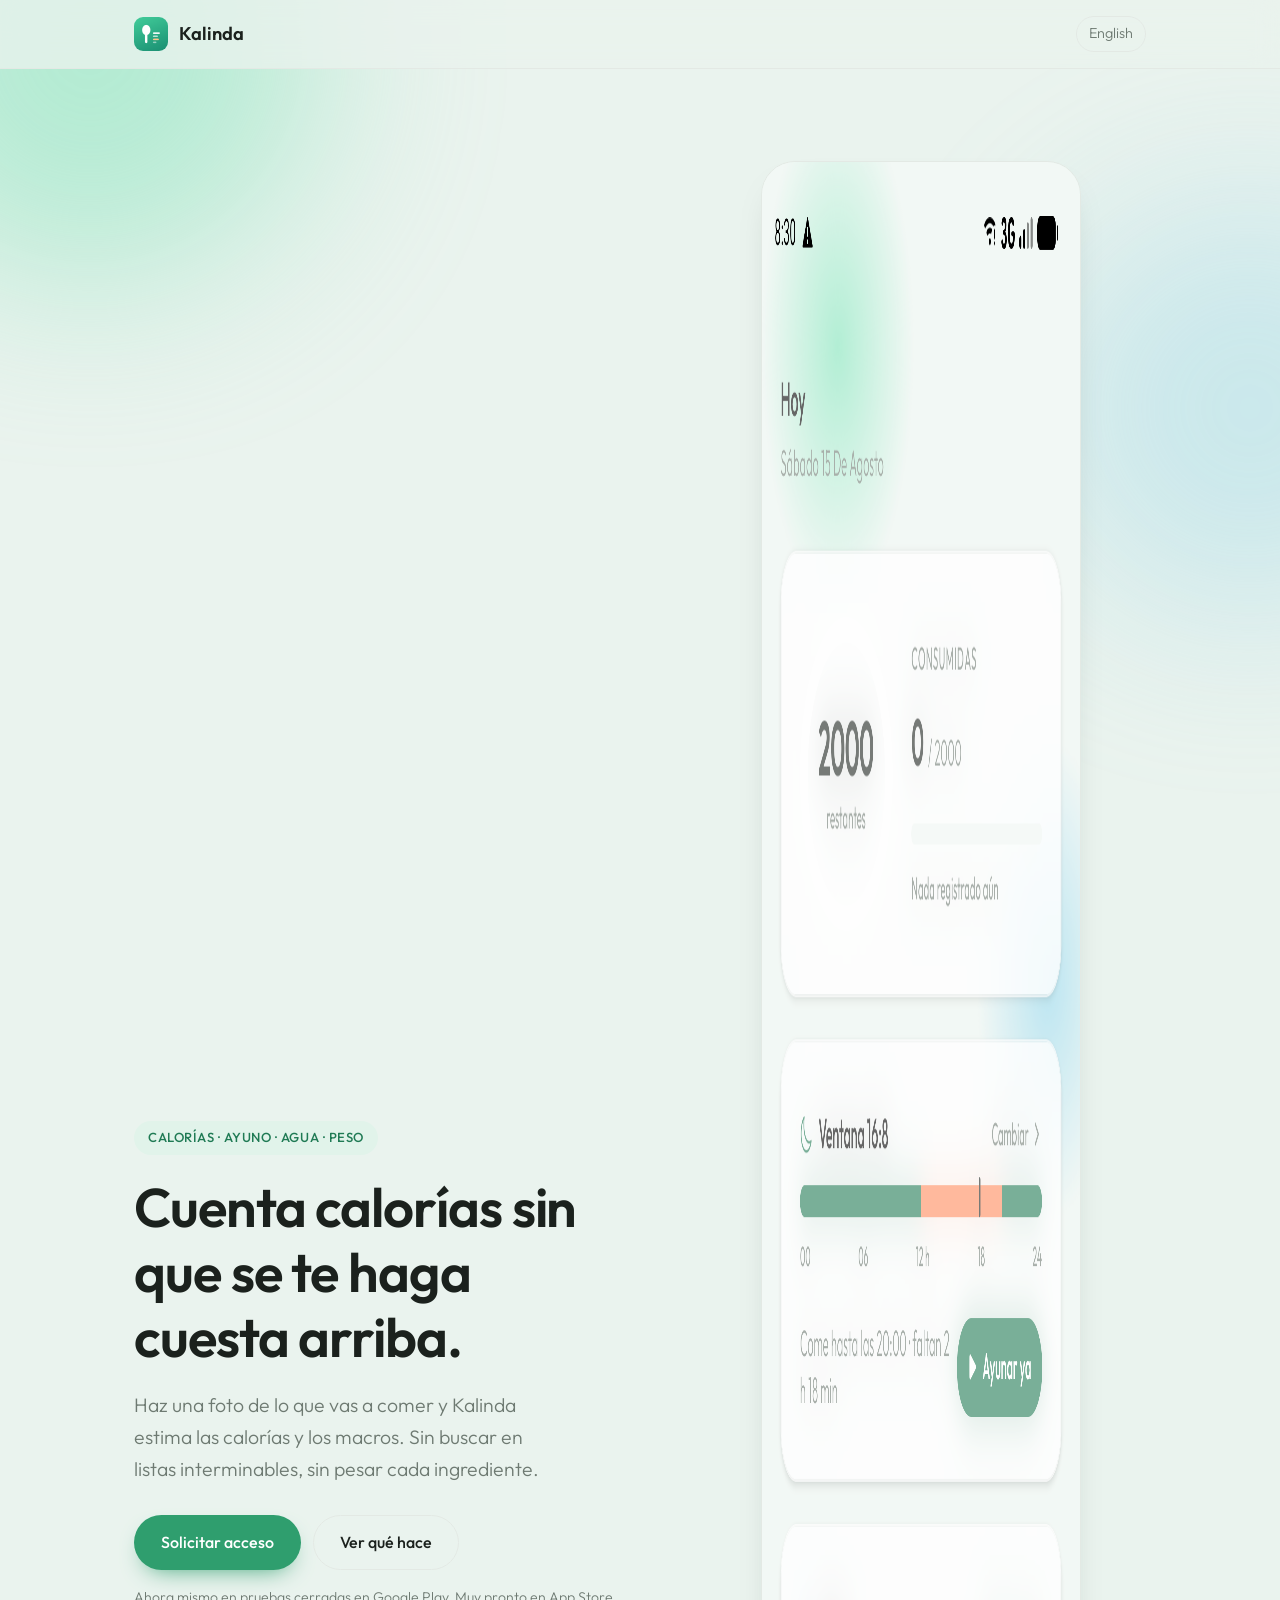
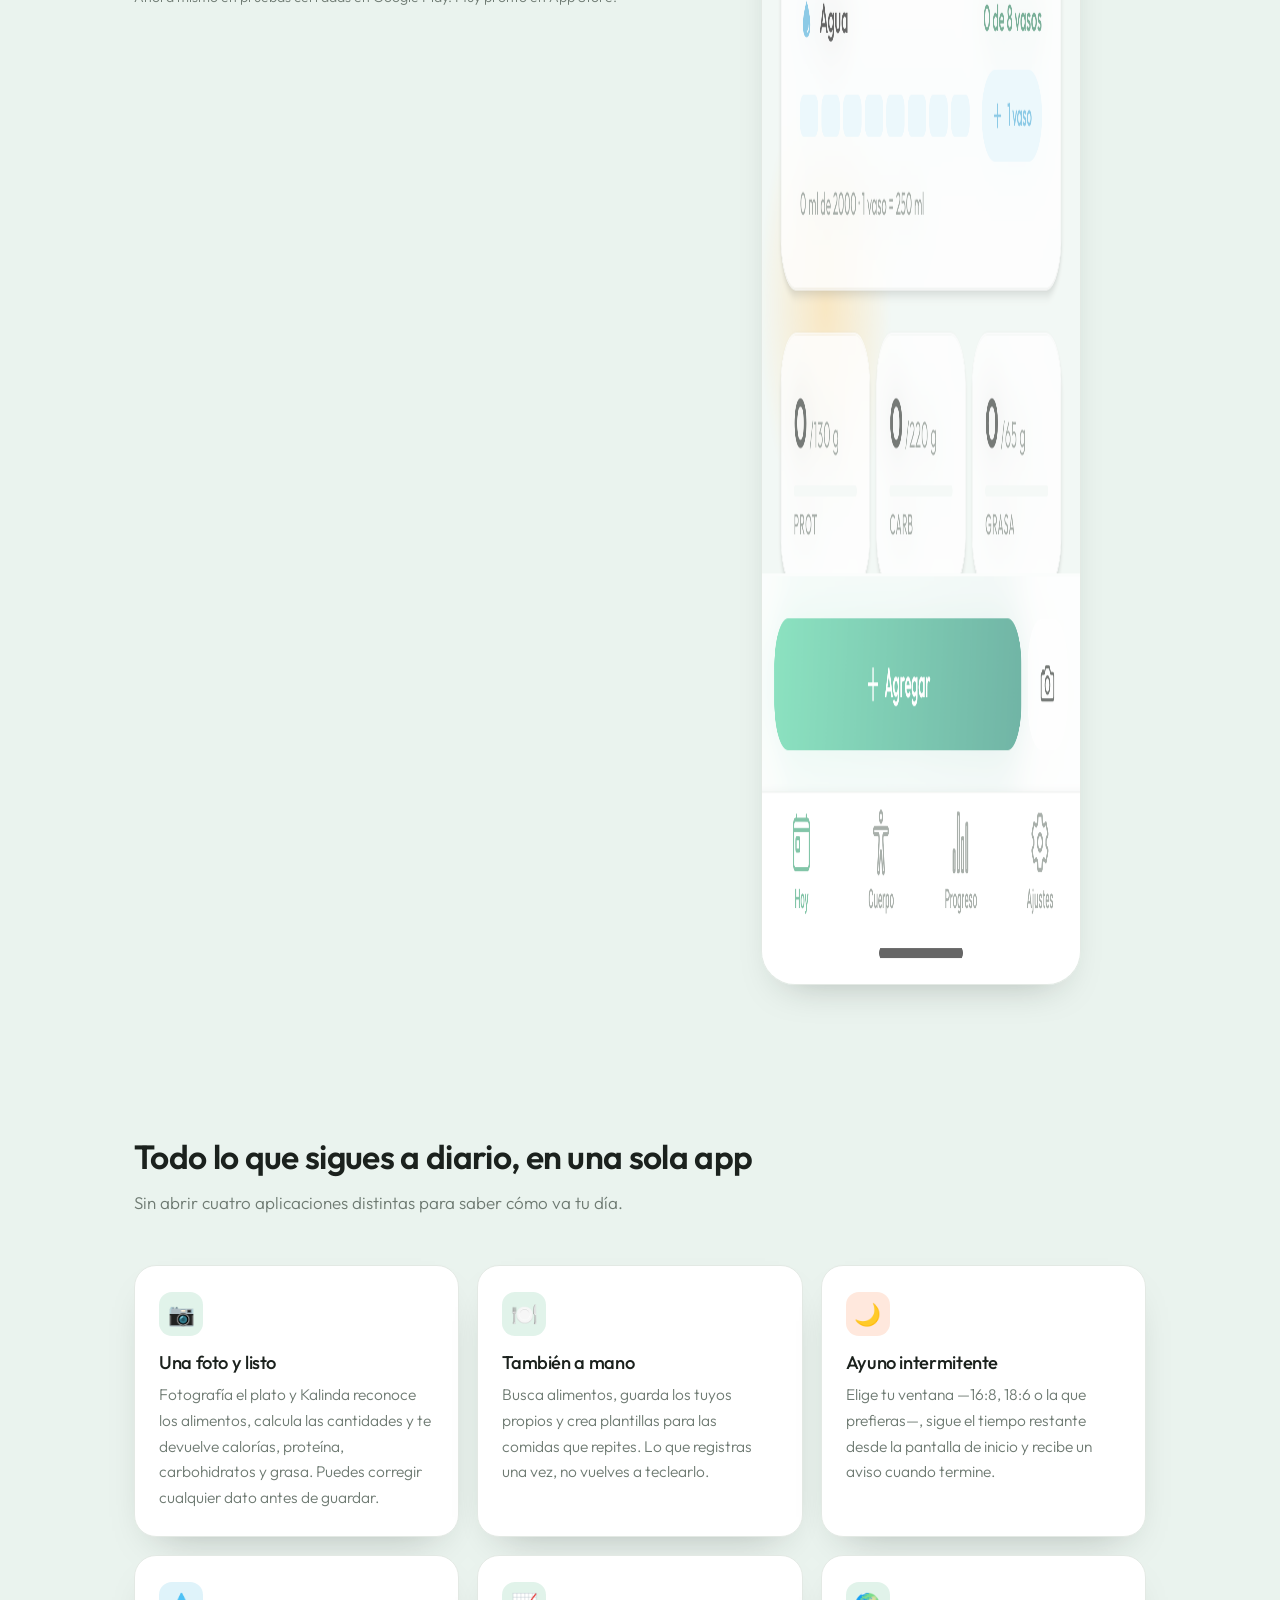
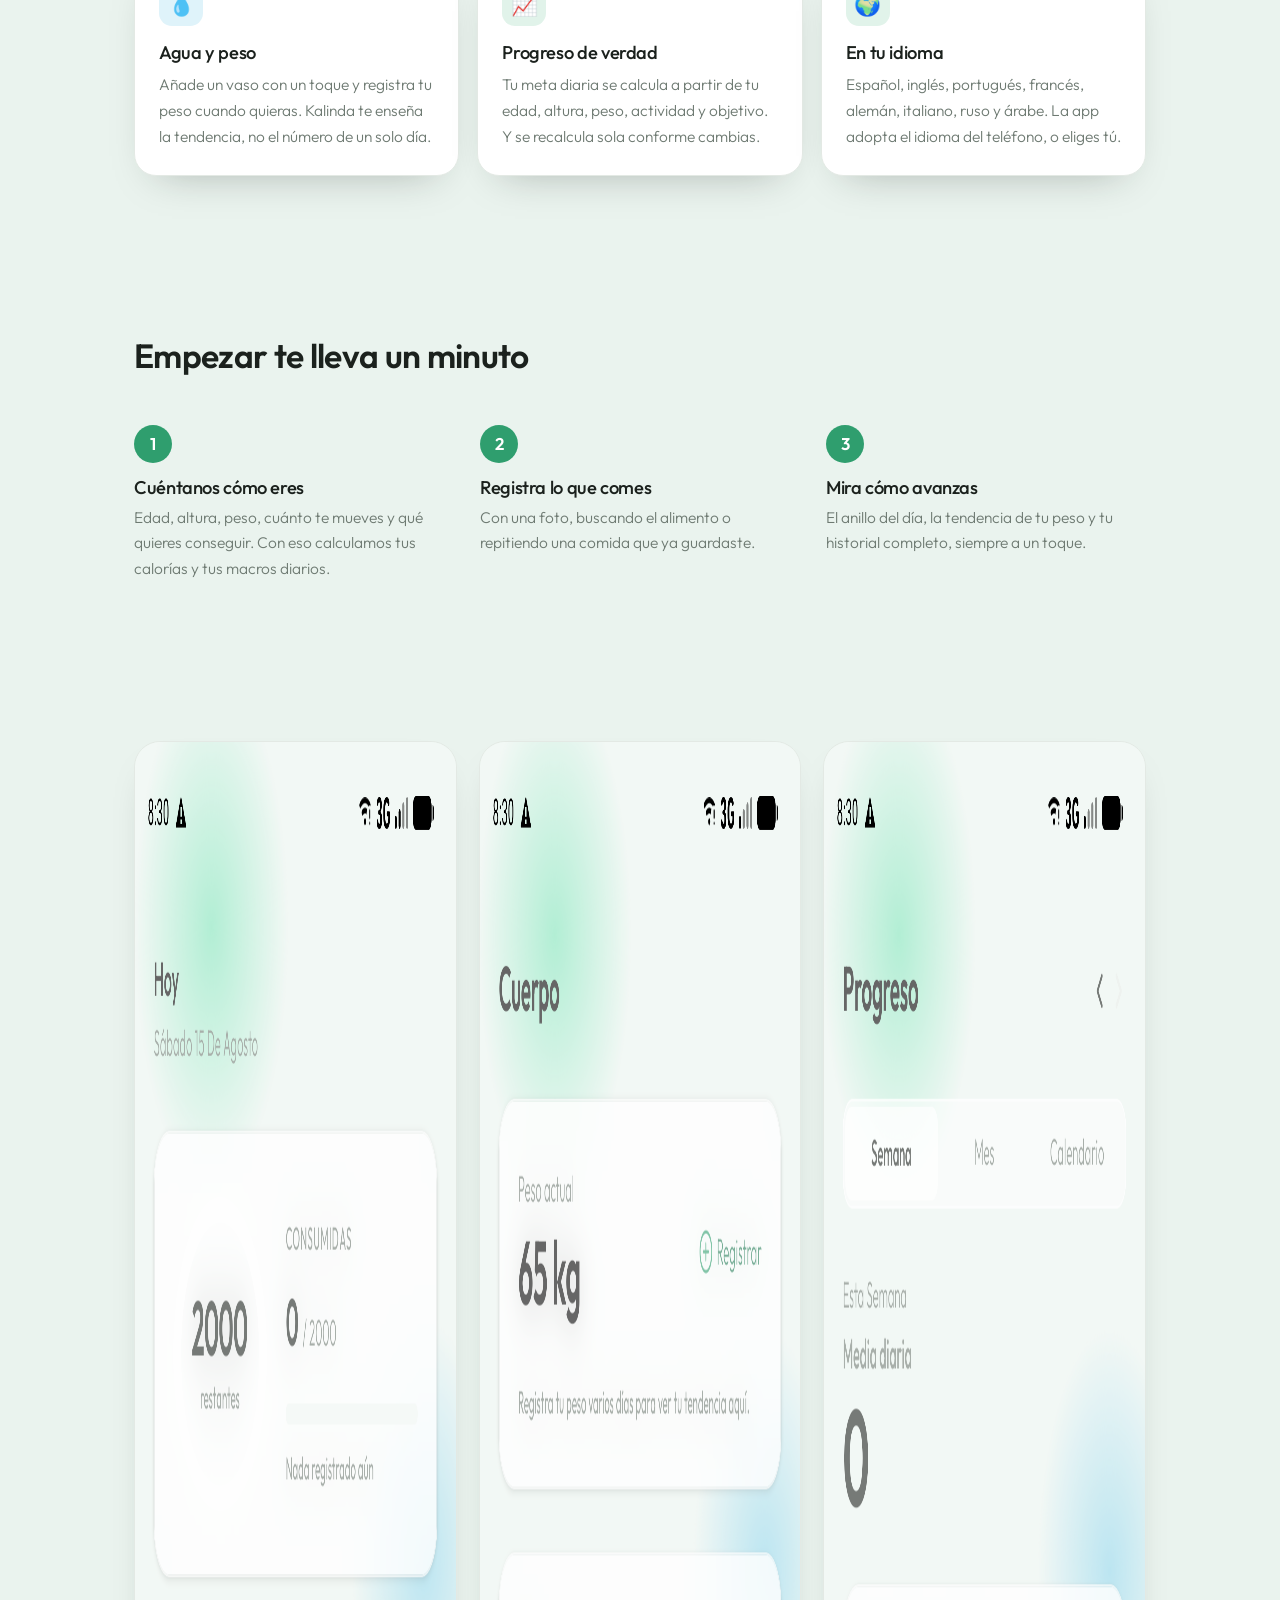
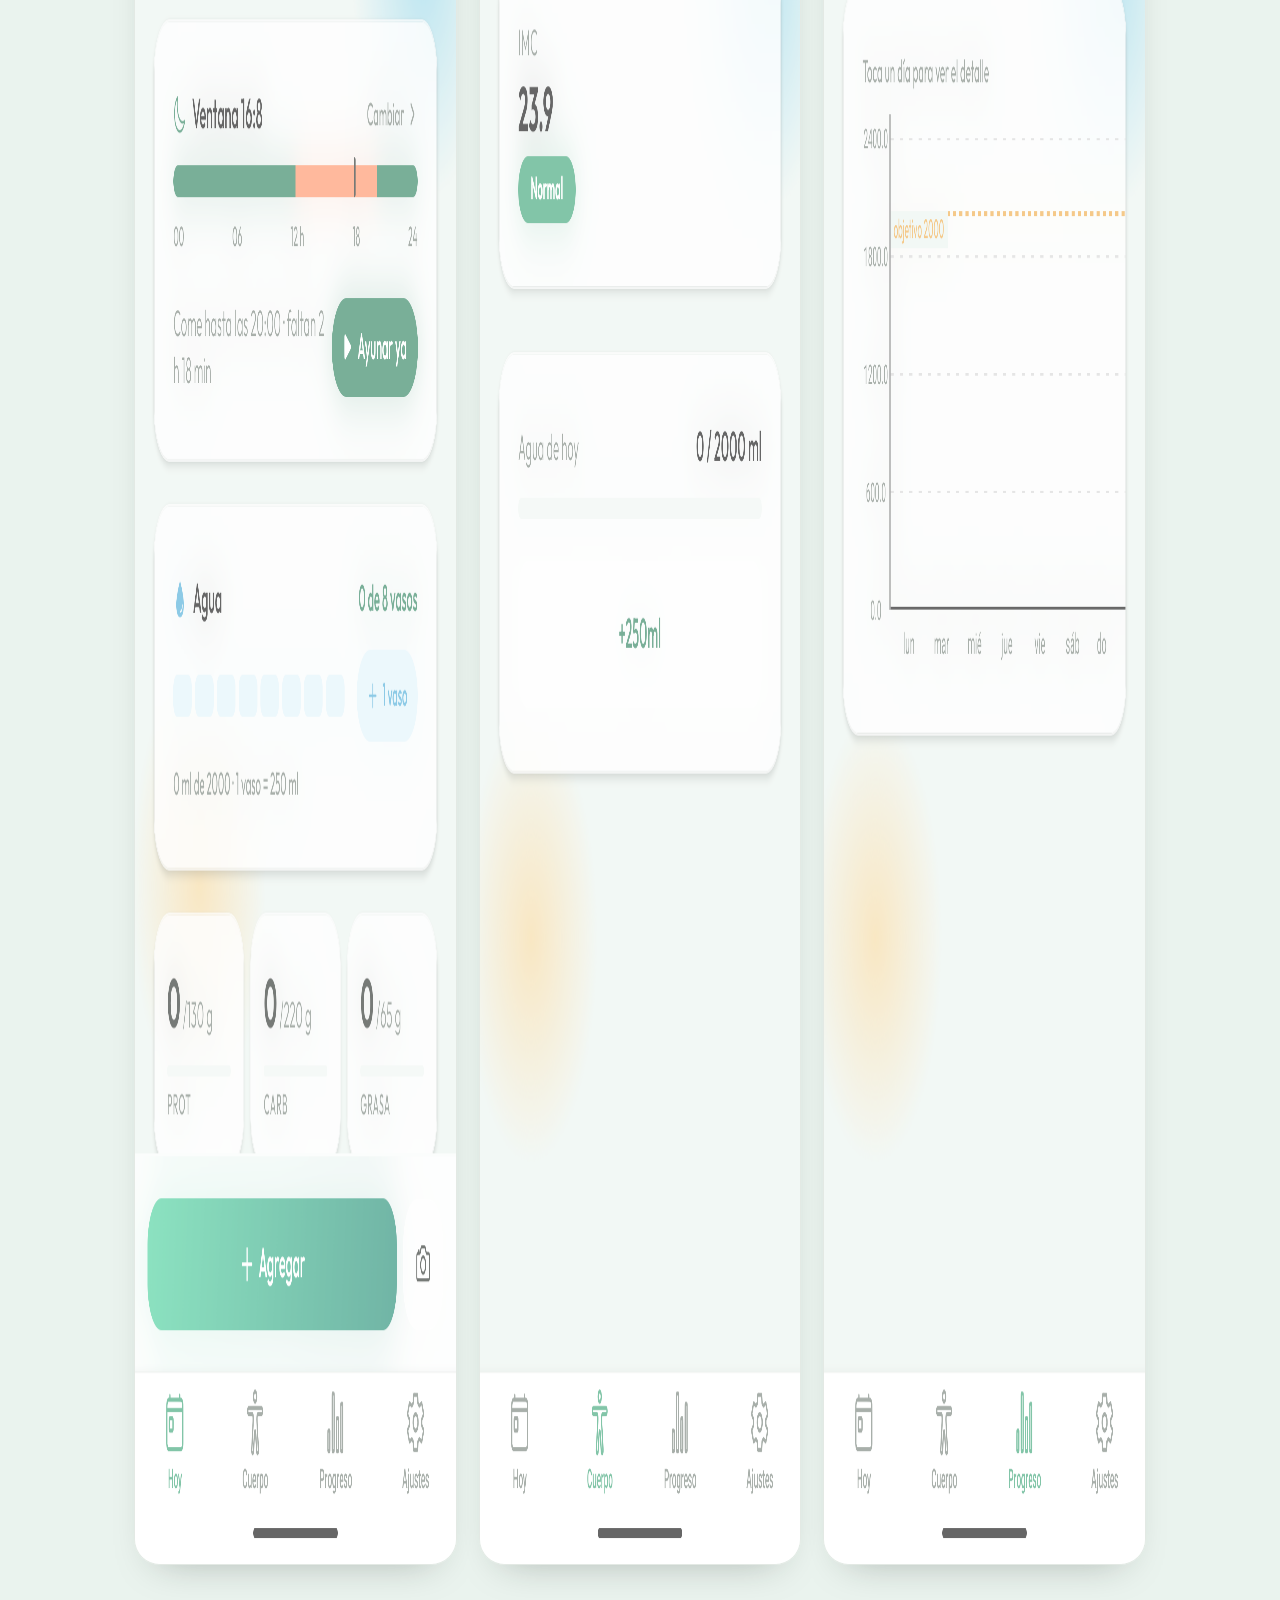
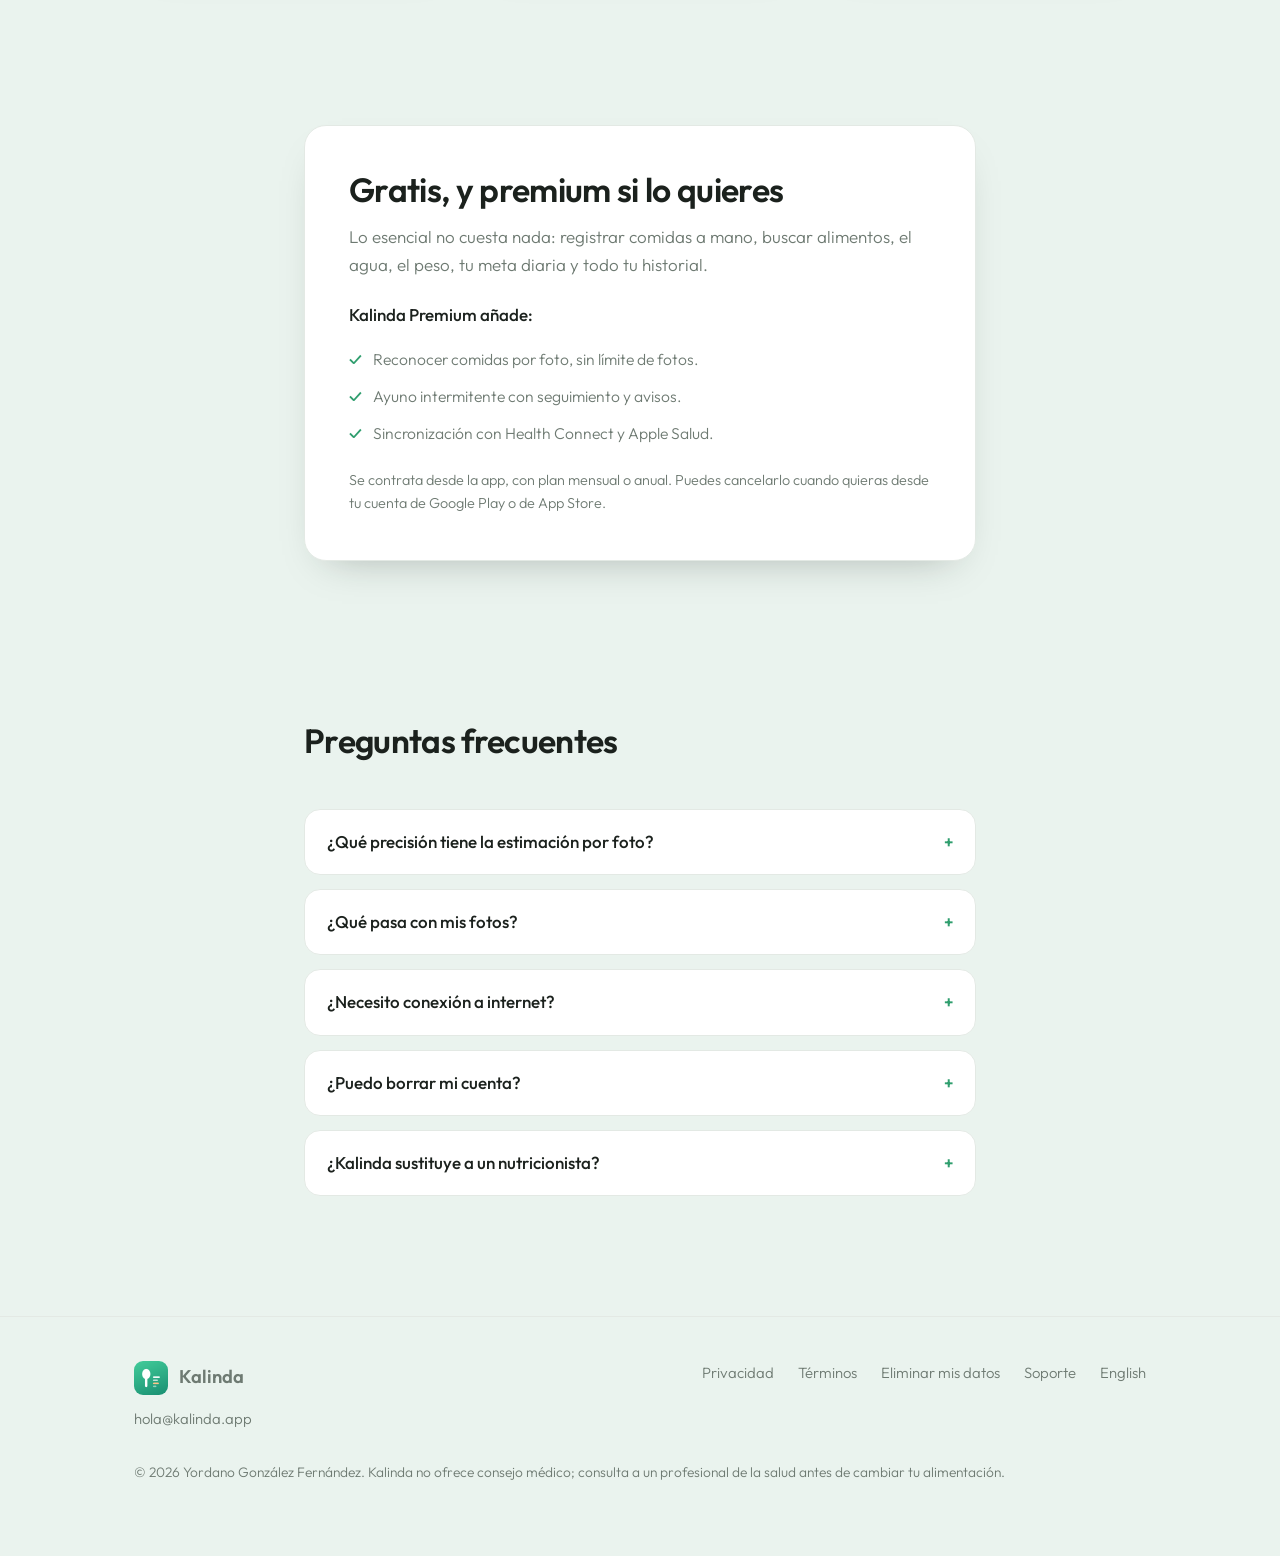
==== index.html @ 0739aac3 "Sitio público de kalinda.app Portada, privacidad, términos, eliminar datos y soporte, en español e i" ====
<!doctype html>
<html lang="es">
<head>
<meta charset="utf-8">
<meta name="viewport" content="width=device-width, initial-scale=1">
<title>Kalinda — Cuenta calorías sin complicarte</title>
<meta name="description" content="Kalinda es una app de conteo de calorías, ayuno intermitente, agua y peso. Registra una comida con una foto y sigue tu progreso día a día.">
<link rel="icon" href="assets/favicon.png">
<link rel="canonical" href="https://kalinda.app/">
<meta property="og:title" content="Kalinda — Cuenta calorías sin complicarte">
<meta property="og:description" content="Registra una comida con una foto. Calorías, macros, ayuno, agua y peso en una sola app.">
<meta property="og:type" content="website">
<meta property="og:url" content="https://kalinda.app/">
<meta property="og:image" content="https://kalinda.app/assets/icon.png">
<meta property="og:locale" content="es_ES">
<link rel="preconnect" href="https://fonts.googleapis.com">
<link rel="preconnect" href="https://fonts.gstatic.com" crossorigin>
<link href="https://fonts.googleapis.com/css2?family=Outfit:wght@300;400;500;600&display=swap" rel="stylesheet">
<link rel="stylesheet" href="styles.css">
</head>
<body>

<header class="site">
  <div class="wrap">
    <a class="brand" href="/"><img src="assets/icon.png" alt="">Kalinda</a>
    <span class="spacer"></span>
    <a class="lang" href="/en/">English</a>
  </div>
</header>

<main>

  <section class="hero">
    <div class="wrap hero-grid">
      <div>
        <span class="eyebrow">Calorías · Ayuno · Agua · Peso</span>
        <h1>Cuenta calorías sin que se te haga cuesta arriba.</h1>
        <p class="lead">Haz una foto de lo que vas a comer y Kalinda estima las calorías y los macros. Sin buscar en listas interminables, sin pesar cada ingrediente.</p>
        <div class="hero-actions">
          <a class="btn btn-primary" href="mailto:hola@kalinda.app?subject=Quiero%20probar%20Kalinda">Solicitar acceso</a>
          <a class="btn btn-ghost" href="#funciones">Ver qué hace</a>
        </div>
        <p class="hero-note">Ahora mismo en pruebas cerradas en Google Play. Muy pronto en App Store.</p>
      </div>
      <div>
        <img class="phone" src="assets/screen-hoy.png" alt="Pantalla principal de Kalinda mostrando las calorías restantes del día, la ventana de ayuno, el agua y los macros." width="1080" height="2424">
      </div>
    </div>
  </section>

  <section id="funciones">
    <div class="wrap">
      <div class="section-head">
        <h2>Todo lo que sigues a diario, en una sola app</h2>
        <p>Sin abrir cuatro aplicaciones distintas para saber cómo va tu día.</p>
      </div>
      <div class="cards">

        <article class="card">
          <div class="ico">📷</div>
          <h3>Una foto y listo</h3>
          <p>Fotografía el plato y Kalinda reconoce los alimentos, calcula las cantidades y te devuelve calorías, proteína, carbohidratos y grasa. Puedes corregir cualquier dato antes de guardar.</p>
        </article>

        <article class="card">
          <div class="ico">🍽️</div>
          <h3>También a mano</h3>
          <p>Busca alimentos, guarda los tuyos propios y crea plantillas para las comidas que repites. Lo que registras una vez, no vuelves a teclearlo.</p>
        </article>

        <article class="card">
          <div class="ico coral">🌙</div>
          <h3>Ayuno intermitente</h3>
          <p>Elige tu ventana —16:8, 18:6 o la que prefieras—, sigue el tiempo restante desde la pantalla de inicio y recibe un aviso cuando termine.</p>
        </article>

        <article class="card">
          <div class="ico blue">💧</div>
          <h3>Agua y peso</h3>
          <p>Añade un vaso con un toque y registra tu peso cuando quieras. Kalinda te enseña la tendencia, no el número de un solo día.</p>
        </article>

        <article class="card">
          <div class="ico">📈</div>
          <h3>Progreso de verdad</h3>
          <p>Tu meta diaria se calcula a partir de tu edad, altura, peso, actividad y objetivo. Y se recalcula sola conforme cambias.</p>
        </article>

        <article class="card">
          <div class="ico">🌍</div>
          <h3>En tu idioma</h3>
          <p>Español, inglés, portugués, francés, alemán, italiano, ruso y árabe. La app adopta el idioma del teléfono, o eliges tú.</p>
        </article>

      </div>
    </div>
  </section>

  <section>
    <div class="wrap">
      <div class="section-head">
        <h2>Empezar te lleva un minuto</h2>
      </div>
      <div class="steps">
        <div class="step">
          <h3>Cuéntanos cómo eres</h3>
          <p>Edad, altura, peso, cuánto te mueves y qué quieres conseguir. Con eso calculamos tus calorías y tus macros diarios.</p>
        </div>
        <div class="step">
          <h3>Registra lo que comes</h3>
          <p>Con una foto, buscando el alimento o repitiendo una comida que ya guardaste.</p>
        </div>
        <div class="step">
          <h3>Mira cómo avanzas</h3>
          <p>El anillo del día, la tendencia de tu peso y tu historial completo, siempre a un toque.</p>
        </div>
      </div>
    </div>
  </section>

  <section>
    <div class="wrap">
      <div class="shots">
        <img src="assets/screen-hoy.png" alt="Pantalla Hoy con las calorías restantes, el ayuno, el agua y los macros." loading="lazy" width="1080" height="2424">
        <img src="assets/screen-cuerpo.png" alt="Pantalla Cuerpo con el peso y el objetivo." loading="lazy" width="1080" height="2424">
        <img src="assets/screen-progreso.png" alt="Pantalla Progreso con la evolución a lo largo del tiempo." loading="lazy" width="1080" height="2424">
      </div>
    </div>
  </section>

  <section>
    <div class="wrap narrow">
      <div class="panel">
        <h2>Gratis, y premium si lo quieres</h2>
        <p style="color:var(--text-secondary); margin-top:12px;">Lo esencial no cuesta nada: registrar comidas a mano, buscar alimentos, el agua, el peso, tu meta diaria y todo tu historial.</p>
        <p style="margin-bottom:0; margin-top:22px;"><strong>Kalinda Premium añade:</strong></p>
        <ul class="plan-list">
          <li>Reconocer comidas por foto, sin límite de fotos.</li>
          <li>Ayuno intermitente con seguimiento y avisos.</li>
          <li>Sincronización con Health Connect y Apple Salud.</li>
        </ul>
        <p style="color:var(--text-secondary); font-size:0.9rem; margin-top:22px; margin-bottom:0;">Se contrata desde la app, con plan mensual o anual. Puedes cancelarlo cuando quieras desde tu cuenta de Google Play o de App Store.</p>
      </div>
    </div>
  </section>

  <section>
    <div class="wrap narrow">
      <div class="section-head"><h2>Preguntas frecuentes</h2></div>
      <div class="faq">

        <details>
          <summary>¿Qué precisión tiene la estimación por foto?</summary>
          <p>Es una estimación, no una báscula. Acierta bien el tipo de alimento y se aproxima a la cantidad, pero puede desviarse —sobre todo con salsas, aceites y platos mezclados—. Por eso siempre puedes ajustar las cantidades antes de guardar. Para hacer un seguimiento y ver tendencias es más que suficiente; para una dieta médica estricta, consulta con un profesional.</p>
        </details>

        <details>
          <summary>¿Qué pasa con mis fotos?</summary>
          <p>La foto se envía para analizarla y obtener la estimación, y no se guarda en nuestros servidores más allá de ese momento. No se usa para publicidad ni se comparte con nadie más. Lo tienes detallado en la <a href="privacidad.html">política de privacidad</a>.</p>
        </details>

        <details>
          <summary>¿Necesito conexión a internet?</summary>
          <p>Sí, para sincronizar tus datos con tu cuenta y para el reconocimiento por foto. Así puedes cambiar de teléfono sin perder nada.</p>
        </details>

        <details>
          <summary>¿Puedo borrar mi cuenta?</summary>
          <p>Sí, desde Ajustes dentro de la app, y se borra todo tu historial con ella. Si prefieres pedirlo por escrito, mira <a href="eliminar-datos.html">cómo eliminar tus datos</a>.</p>
        </details>

        <details>
          <summary>¿Kalinda sustituye a un nutricionista?</summary>
          <p>No. Es una herramienta para llevar la cuenta de lo que comes y ver cómo evolucionas. No da consejo médico ni sirve para tratar ninguna enfermedad.</p>
        </details>

      </div>
    </div>
  </section>

</main>

<footer class="site">
  <div class="wrap">
    <div class="cols">
      <div>
        <a class="brand" href="/"><img src="assets/icon.png" alt="">Kalinda</a>
        <p style="margin-top:12px; margin-bottom:0;"><a href="mailto:hola@kalinda.app">hola@kalinda.app</a></p>
      </div>
      <nav>
        <a href="privacidad.html">Privacidad</a>
        <a href="terminos.html">Términos</a>
        <a href="eliminar-datos.html">Eliminar mis datos</a>
        <a href="soporte.html">Soporte</a>
        <a href="/en/">English</a>
      </nav>
    </div>
    <p class="fine">© 2026 Yordano González Fernández. Kalinda no ofrece consejo médico; consulta a un profesional de la salud antes de cambiar tu alimentación.</p>
  </div>
</footer>

</body>
</html>
---- styles.css ----
/* Kalinda — hoja de estilos compartida.
   Los colores son los mismos tokens que usa la app (src/theme/colors.ts) para que la web
   y el producto se sientan como una sola cosa. */

:root {
  --background: #eaf3ee;
  --surface: #ffffff;
  --surface-alt: #eff5f1;
  --primary: #2f9e6e;
  --primary-dark: #1f7a54;
  --primary-light: #e1f3ea;
  --accent: #ff8a5b;
  --accent-light: #ffe8dd;
  --text-primary: #1b211d;
  --text-secondary: #6e7a72;
  --border: #e3e9e4;
  --water: #3fa7d6;
  --blob-1: #7fe3b8;
  --blob-2: #8fd4e8;
  --blob-3: #f5d79b;
  --shadow: 0 18px 40px -24px rgba(27, 33, 29, 0.35);
  --radius: 22px;
}

@media (prefers-color-scheme: dark) {
  :root {
    --background: #0f1512;
    --surface: #1b2320;
    --surface-alt: #222c27;
    --primary: #34c77b;
    --primary-dark: #6fe3a8;
    --primary-light: #1e3a2c;
    --accent: #ff9a6b;
    --accent-light: #3a2418;
    --text-primary: #edf2ee;
    --text-secondary: #a6b2aa;
    --border: #2e3833;
    --water: #5fc0e8;
    --blob-1: #1e9e74;
    --blob-2: #2a6fa8;
    --blob-3: #8a6a2e;
    --shadow: 0 18px 40px -24px rgba(0, 0, 0, 0.7);
  }
}

* { box-sizing: border-box; }

html { scroll-behavior: smooth; }

body {
  margin: 0;
  font-family: 'Outfit', -apple-system, BlinkMacSystemFont, system-ui, sans-serif;
  font-weight: 300;
  font-size: 17px;
  line-height: 1.65;
  color: var(--text-primary);
  background: var(--background);
  -webkit-font-smoothing: antialiased;
  overflow-x: hidden;
}

/* Las manchas de color difuminadas del fondo de la app. */
body::before,
body::after {
  content: '';
  position: fixed;
  border-radius: 50%;
  filter: blur(90px);
  opacity: 0.5;
  z-index: -1;
  pointer-events: none;
}
body::before { width: 460px; height: 460px; background: var(--blob-1); top: -180px; left: -140px; }
body::after  { width: 420px; height: 420px; background: var(--blob-2); top: 22%; right: -180px; opacity: 0.35; }

h1, h2, h3 { font-weight: 600; letter-spacing: -0.02em; line-height: 1.2; margin: 0; }
h1 { font-size: clamp(2.1rem, 5.5vw, 3.4rem); }
h2 { font-size: clamp(1.5rem, 3.5vw, 2.1rem); }
h3 { font-size: 1.15rem; font-weight: 500; }
p { margin: 0 0 1rem; }
a { color: var(--primary-dark); text-decoration: none; }
a:hover { text-decoration: underline; }
strong { font-weight: 500; }

.wrap { width: 100%; max-width: 1060px; margin: 0 auto; padding: 0 24px; }
.narrow { max-width: 720px; }

/* ---------- cabecera ---------- */
header.site {
  position: sticky;
  top: 0;
  z-index: 10;
  backdrop-filter: blur(14px);
  background: color-mix(in srgb, var(--background) 78%, transparent);
  border-bottom: 1px solid var(--border);
}
header.site .wrap { display: flex; align-items: center; gap: 14px; height: 68px; }
.brand { display: flex; align-items: center; gap: 11px; font-weight: 600; font-size: 1.15rem; color: var(--text-primary); }
.brand:hover { text-decoration: none; }
.brand img { width: 34px; height: 34px; border-radius: 9px; }
.spacer { flex: 1; }
.lang { font-size: 0.9rem; color: var(--text-secondary); border: 1px solid var(--border); padding: 5px 12px; border-radius: 999px; }
.lang:hover { text-decoration: none; border-color: var(--primary); color: var(--primary-dark); }

/* ---------- botones ---------- */
.btn {
  display: inline-flex;
  align-items: center;
  justify-content: center;
  gap: 9px;
  padding: 13px 26px;
  border-radius: 999px;
  font-weight: 500;
  font-size: 1rem;
  border: 1px solid transparent;
  transition: transform 0.15s ease, box-shadow 0.15s ease;
}
.btn:hover { text-decoration: none; transform: translateY(-1px); }
.btn-primary { background: var(--primary); color: #fff; box-shadow: 0 10px 24px -12px var(--primary); }
.btn-primary:hover { background: var(--primary-dark); }
.btn-ghost { background: transparent; color: var(--text-primary); border-color: var(--border); }
.btn-ghost:hover { border-color: var(--primary); color: var(--primary-dark); }

/* ---------- hero ---------- */
.hero { padding: clamp(48px, 8vw, 92px) 0 clamp(40px, 6vw, 72px); }
.hero-grid { display: grid; grid-template-columns: 1.05fr 0.95fr; gap: clamp(28px, 5vw, 64px); align-items: center; }
.eyebrow {
  display: inline-block;
  font-size: 0.82rem;
  font-weight: 500;
  letter-spacing: 0.04em;
  text-transform: uppercase;
  color: var(--primary-dark);
  background: var(--primary-light);
  padding: 6px 14px;
  border-radius: 999px;
  margin-bottom: 20px;
}
.hero p.lead { font-size: clamp(1.05rem, 2vw, 1.22rem); color: var(--text-secondary); max-width: 32ch; margin-top: 18px; }
.hero-actions { display: flex; flex-wrap: wrap; gap: 12px; margin-top: 30px; }
.hero-note { font-size: 0.88rem; color: var(--text-secondary); margin-top: 16px; }

.phone {
  width: 100%;
  max-width: 320px;
  margin: 0 auto;
  display: block;
  border-radius: 34px;
  border: 1px solid var(--border);
  box-shadow: var(--shadow);
}

/* ---------- secciones ---------- */
section { padding: clamp(44px, 7vw, 80px) 0; }
.section-head { max-width: 620px; margin-bottom: clamp(28px, 4vw, 48px); }
.section-head p { color: var(--text-secondary); margin-top: 12px; margin-bottom: 0; }

.cards { display: grid; grid-template-columns: repeat(auto-fit, minmax(268px, 1fr)); gap: 18px; }
.card {
  background: var(--surface);
  border: 1px solid var(--border);
  border-radius: var(--radius);
  padding: 26px 24px;
  box-shadow: var(--shadow);
}
.card .ico {
  width: 44px; height: 44px;
  display: grid; place-items: center;
  border-radius: 13px;
  background: var(--primary-light);
  font-size: 1.35rem;
  margin-bottom: 16px;
}
.card .ico.coral { background: var(--accent-light); }
.card .ico.blue { background: #dff3fa; }
@media (prefers-color-scheme: dark) { .card .ico.blue { background: #173840; } }
.card h3 { margin-bottom: 8px; }
.card p { color: var(--text-secondary); font-size: 0.97rem; margin: 0; }

.steps { display: grid; grid-template-columns: repeat(auto-fit, minmax(240px, 1fr)); gap: 26px; counter-reset: step; }
.step { counter-increment: step; }
.step::before {
  content: counter(step);
  display: grid; place-items: center;
  width: 38px; height: 38px;
  border-radius: 50%;
  background: var(--primary);
  color: #fff;
  font-weight: 600;
  margin-bottom: 14px;
}
.step p { color: var(--text-secondary); font-size: 0.97rem; margin: 6px 0 0; }

.shots { display: grid; grid-template-columns: repeat(auto-fit, minmax(210px, 1fr)); gap: 22px; }
.shots img { width: 100%; border-radius: 26px; border: 1px solid var(--border); box-shadow: var(--shadow); }

.panel {
  background: var(--surface);
  border: 1px solid var(--border);
  border-radius: var(--radius);
  padding: clamp(28px, 4vw, 44px);
  box-shadow: var(--shadow);
}
.plan-list { list-style: none; padding: 0; margin: 18px 0 0; display: grid; gap: 11px; }
.plan-list li { display: flex; gap: 11px; align-items: flex-start; color: var(--text-secondary); font-size: 0.98rem; }
.plan-list li::before { content: '✓'; color: var(--primary); font-weight: 600; flex: none; }

.faq { display: grid; gap: 14px; }
details {
  background: var(--surface);
  border: 1px solid var(--border);
  border-radius: 16px;
  padding: 18px 22px;
}
details summary { font-weight: 500; cursor: pointer; list-style: none; }
details summary::-webkit-details-marker { display: none; }
details summary::after { content: '+'; float: right; color: var(--primary); font-weight: 600; }
details[open] summary::after { content: '−'; }
details p { color: var(--text-secondary); font-size: 0.97rem; margin: 12px 0 0; }

/* ---------- páginas de texto legal ---------- */
.doc { padding: clamp(40px, 6vw, 72px) 0 96px; }
.doc h1 { font-size: clamp(1.8rem, 4vw, 2.4rem); margin-bottom: 6px; }
.doc .updated { color: var(--text-secondary); font-size: 0.9rem; margin-bottom: 34px; }
.doc h2 { font-size: 1.22rem; margin-top: 38px; margin-bottom: 10px; }
.doc ul { padding-left: 22px; }
.doc li { margin-bottom: 8px; color: var(--text-primary); }
.doc .callout {
  background: var(--surface);
  border: 1px solid var(--border);
  border-left: 3px solid var(--primary);
  border-radius: 14px;
  padding: 18px 22px;
  margin: 24px 0;
}
.doc .callout p:last-child { margin-bottom: 0; }

/* ---------- pie ---------- */
footer.site {
  border-top: 1px solid var(--border);
  padding: 44px 0 56px;
  margin-top: 40px;
  font-size: 0.93rem;
  color: var(--text-secondary);
}
footer.site .cols { display: flex; flex-wrap: wrap; gap: 32px 56px; justify-content: space-between; }
footer.site nav { display: flex; flex-wrap: wrap; gap: 10px 24px; }
footer.site a { color: var(--text-secondary); }
footer.site a:hover { color: var(--primary-dark); }
footer.site .fine { margin-top: 30px; font-size: 0.86rem; }

@media (max-width: 780px) {
  .hero-grid { grid-template-columns: 1fr; }
  .hero p.lead { max-width: none; }
  .phone { max-width: 260px; }
  body::after { display: none; }
}
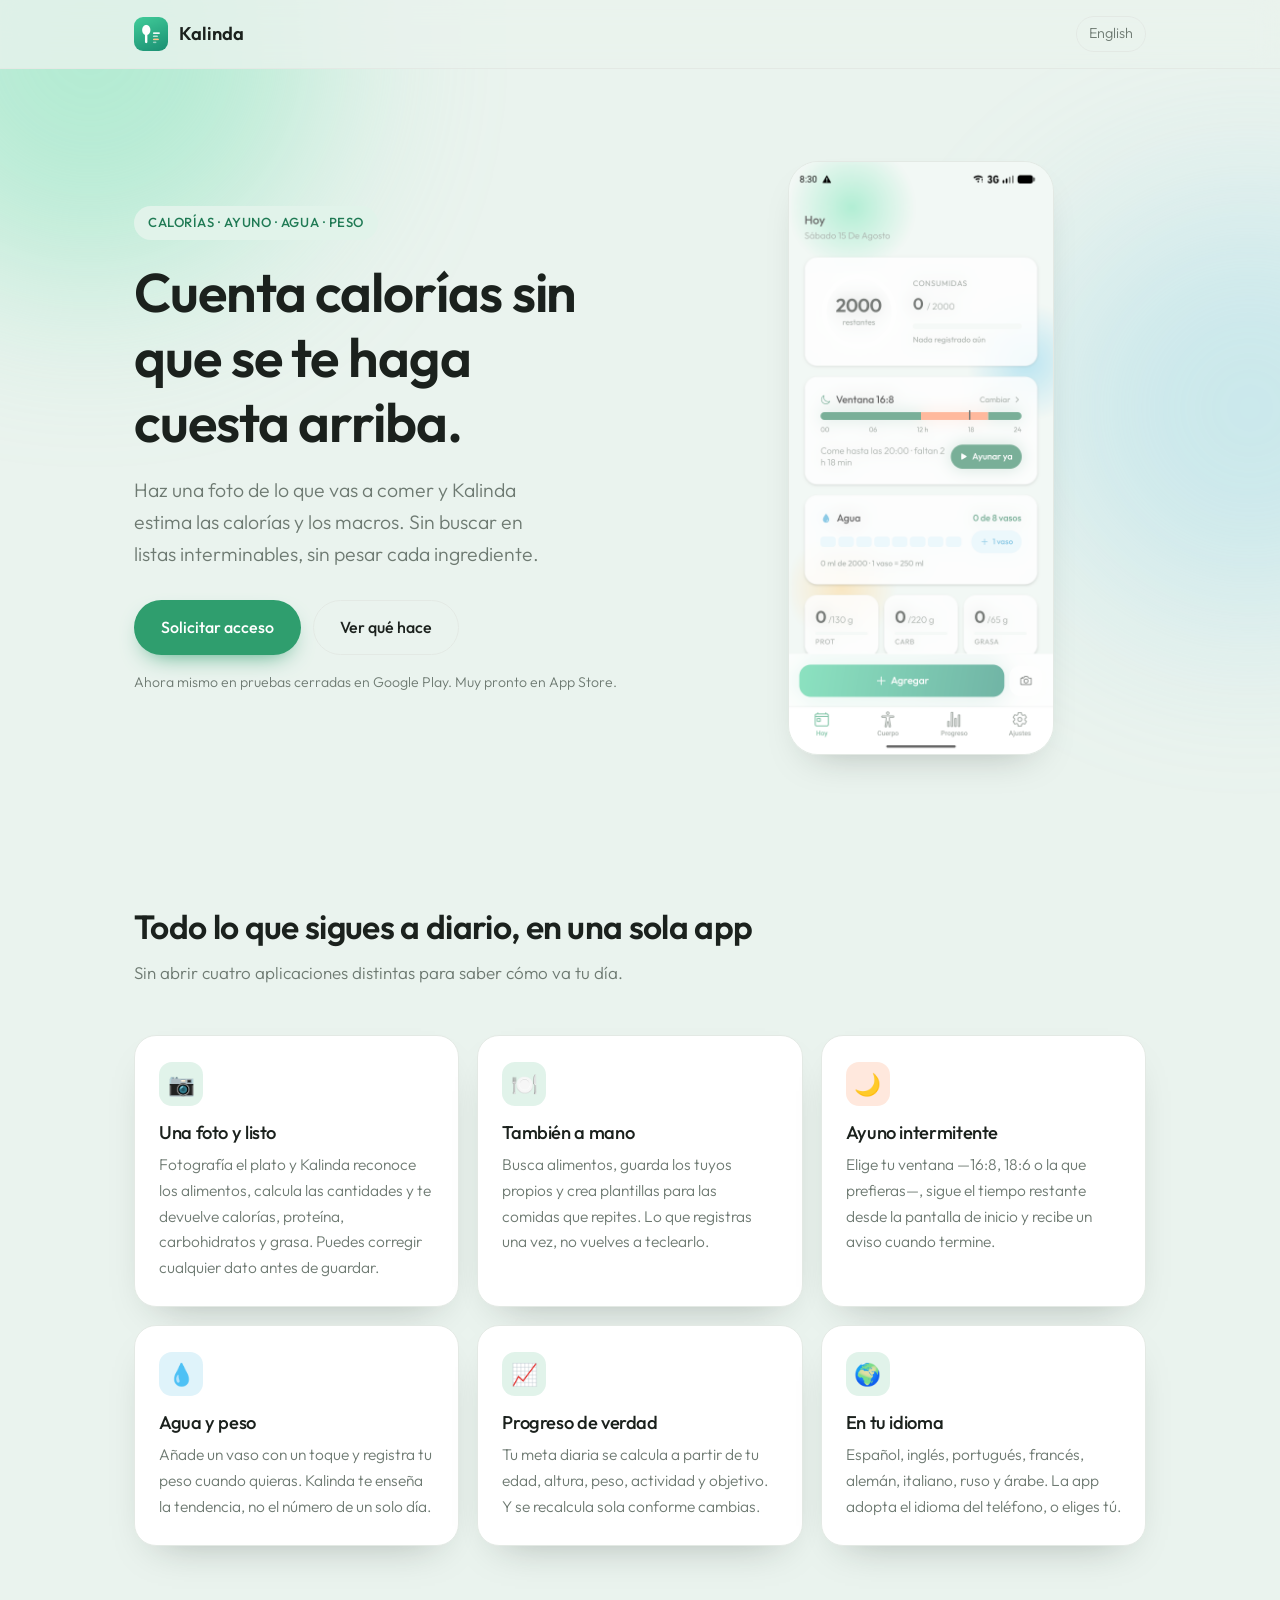
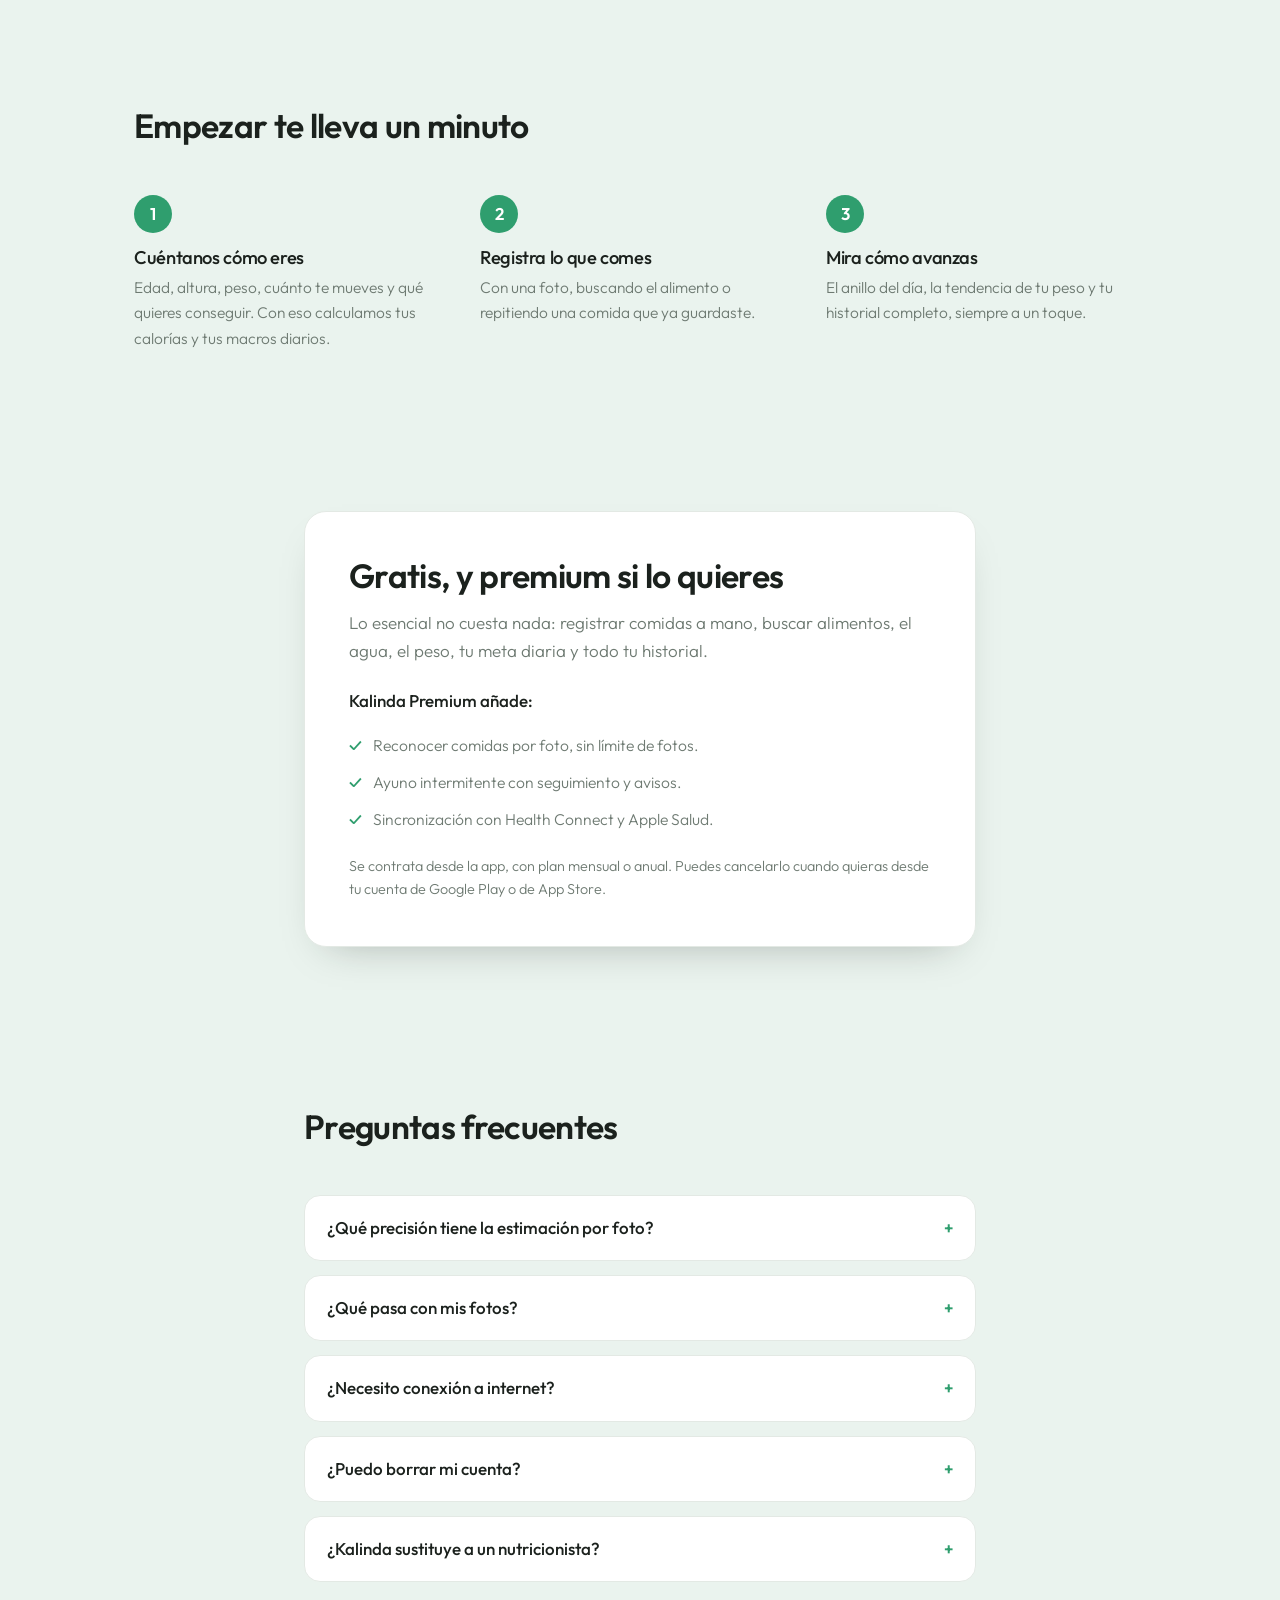
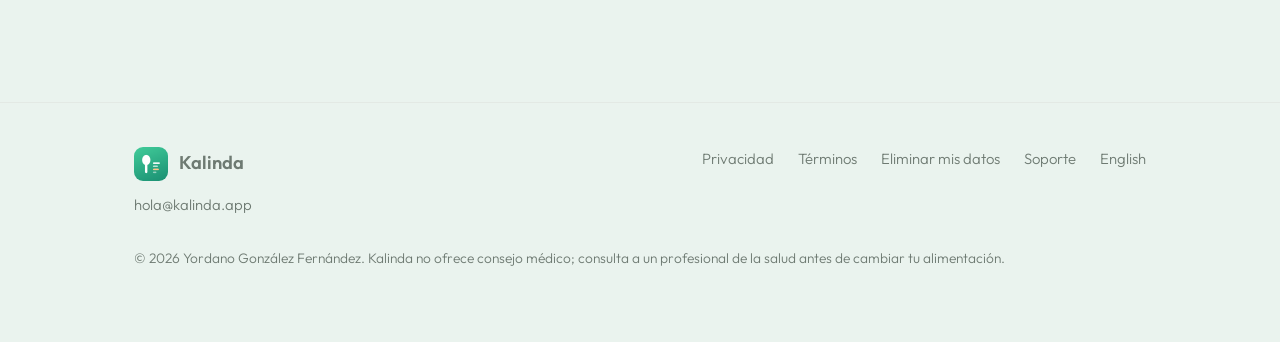
==== commit 36900f03: "Quita la galería de capturas: mostraban una cuenta vacía La gráfica de Progreso salía sin datos y Cu" ====
--- a/index.html
+++ b/index.html
@@ -22,9 +22,9 @@
 
 <header class="site">
   <div class="wrap">
-    <a class="brand" href="/"><img src="assets/icon.png" alt="">Kalinda</a>
+    <a class="brand" href="index.html"><img src="assets/icon.png" alt="">Kalinda</a>
     <span class="spacer"></span>
-    <a class="lang" href="/en/">English</a>
+    <a class="lang" href="en/index.html">English</a>
   </div>
 </header>
 
@@ -119,16 +119,6 @@
   </section>
 
   <section>
-    <div class="wrap">
-      <div class="shots">
-        <img src="assets/screen-hoy.png" alt="Pantalla Hoy con las calorías restantes, el ayuno, el agua y los macros." loading="lazy" width="1080" height="2424">
-        <img src="assets/screen-cuerpo.png" alt="Pantalla Cuerpo con el peso y el objetivo." loading="lazy" width="1080" height="2424">
-        <img src="assets/screen-progreso.png" alt="Pantalla Progreso con la evolución a lo largo del tiempo." loading="lazy" width="1080" height="2424">
-      </div>
-    </div>
-  </section>
-
-  <section>
     <div class="wrap narrow">
       <div class="panel">
         <h2>Gratis, y premium si lo quieres</h2>
@@ -184,7 +174,7 @@
   <div class="wrap">
     <div class="cols">
       <div>
-        <a class="brand" href="/"><img src="assets/icon.png" alt="">Kalinda</a>
+        <a class="brand" href="index.html"><img src="assets/icon.png" alt="">Kalinda</a>
         <p style="margin-top:12px; margin-bottom:0;"><a href="mailto:hola@kalinda.app">hola@kalinda.app</a></p>
       </div>
       <nav>
@@ -192,7 +182,7 @@
         <a href="terminos.html">Términos</a>
         <a href="eliminar-datos.html">Eliminar mis datos</a>
         <a href="soporte.html">Soporte</a>
-        <a href="/en/">English</a>
+        <a href="en/index.html">English</a>
       </nav>
     </div>
     <p class="fine">© 2026 Yordano González Fernández. Kalinda no ofrece consejo médico; consulta a un profesional de la salud antes de cambiar tu alimentación.</p>
--- a/styles.css
+++ b/styles.css
@@ -140,12 +140,16 @@
 .hero-actions { display: flex; flex-wrap: wrap; gap: 12px; margin-top: 30px; }
 .hero-note { font-size: 0.88rem; color: var(--text-secondary); margin-top: 16px; }
 
+/* La captura se escala por altura, no por anchura: así se ve el teléfono entero
+   en lugar de quedar recortado por arriba y por abajo en pantallas bajas. */
 .phone {
-  width: 100%;
-  max-width: 320px;
+  display: block;
   margin: 0 auto;
-  display: block;
-  border-radius: 34px;
+  width: auto;
+  height: auto;
+  max-width: 100%;
+  max-height: min(620px, 66vh);
+  border-radius: 30px;
   border: 1px solid var(--border);
   box-shadow: var(--shadow);
 }
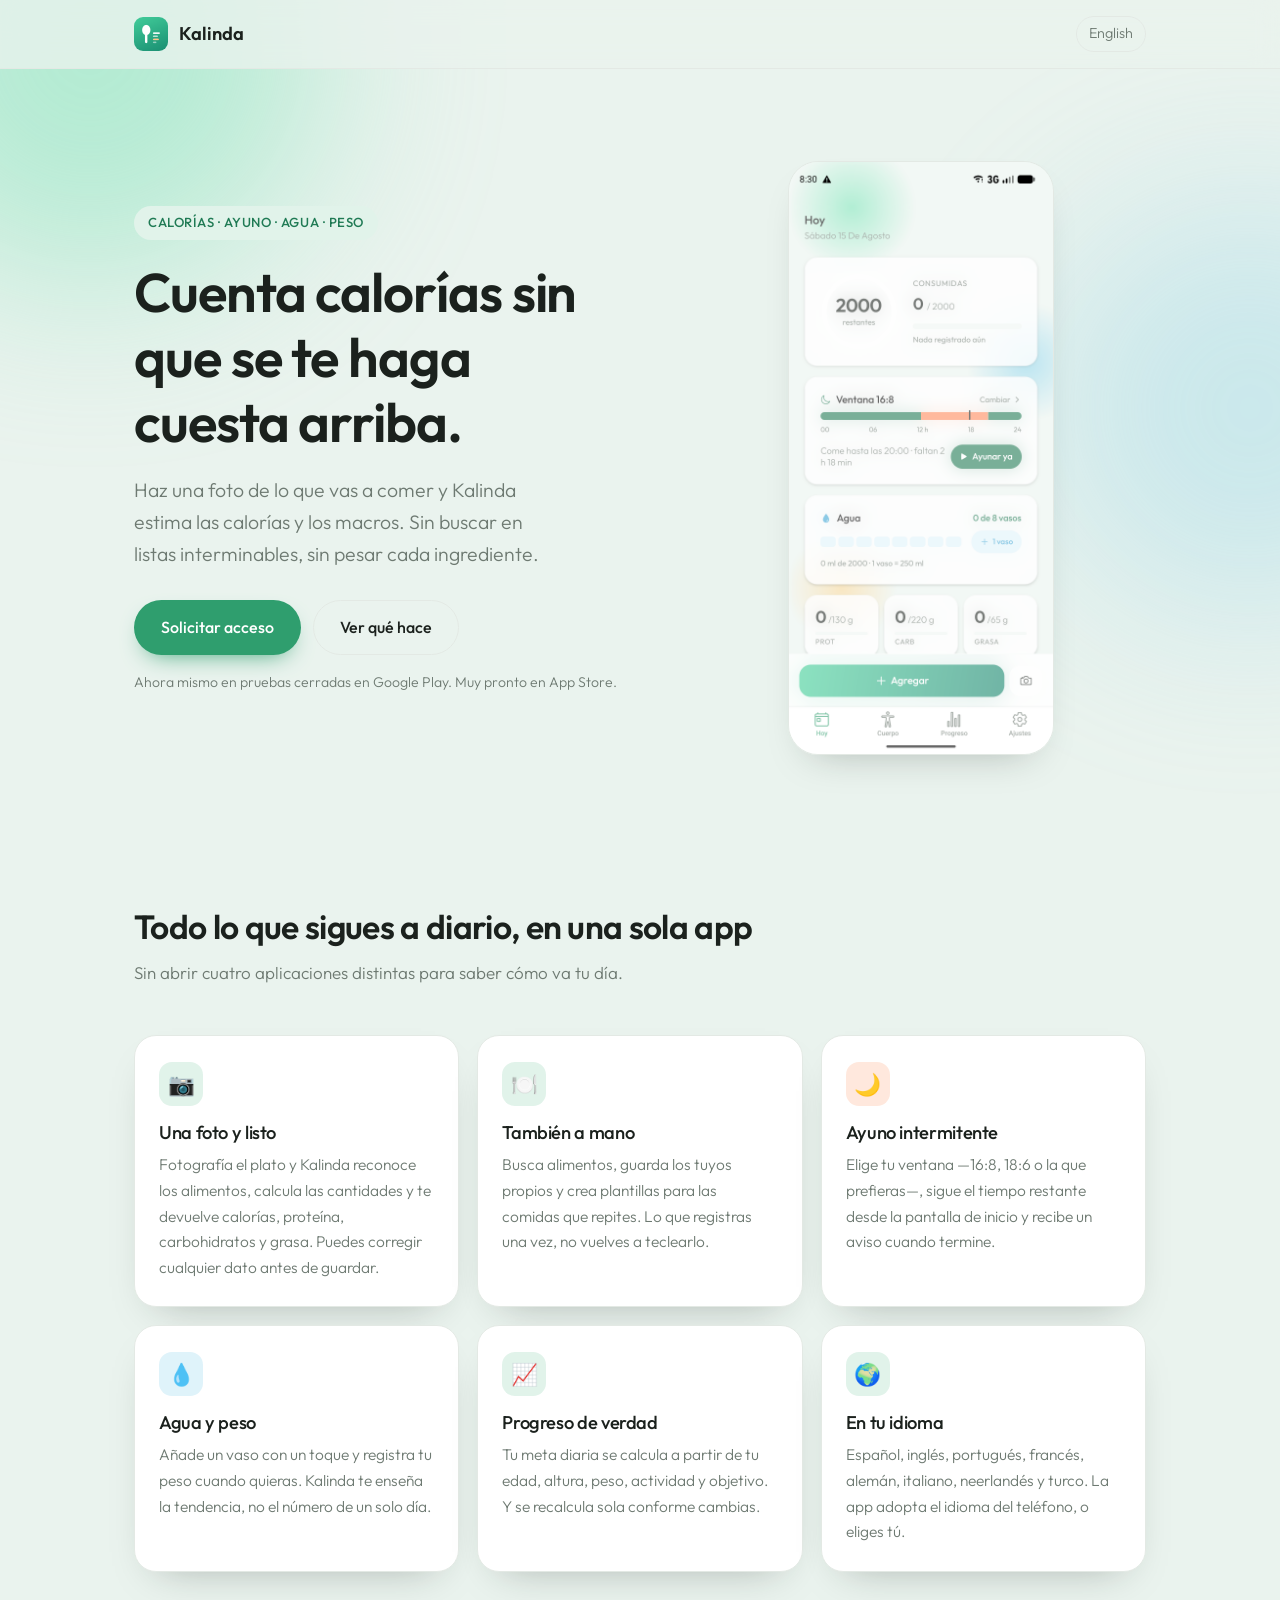
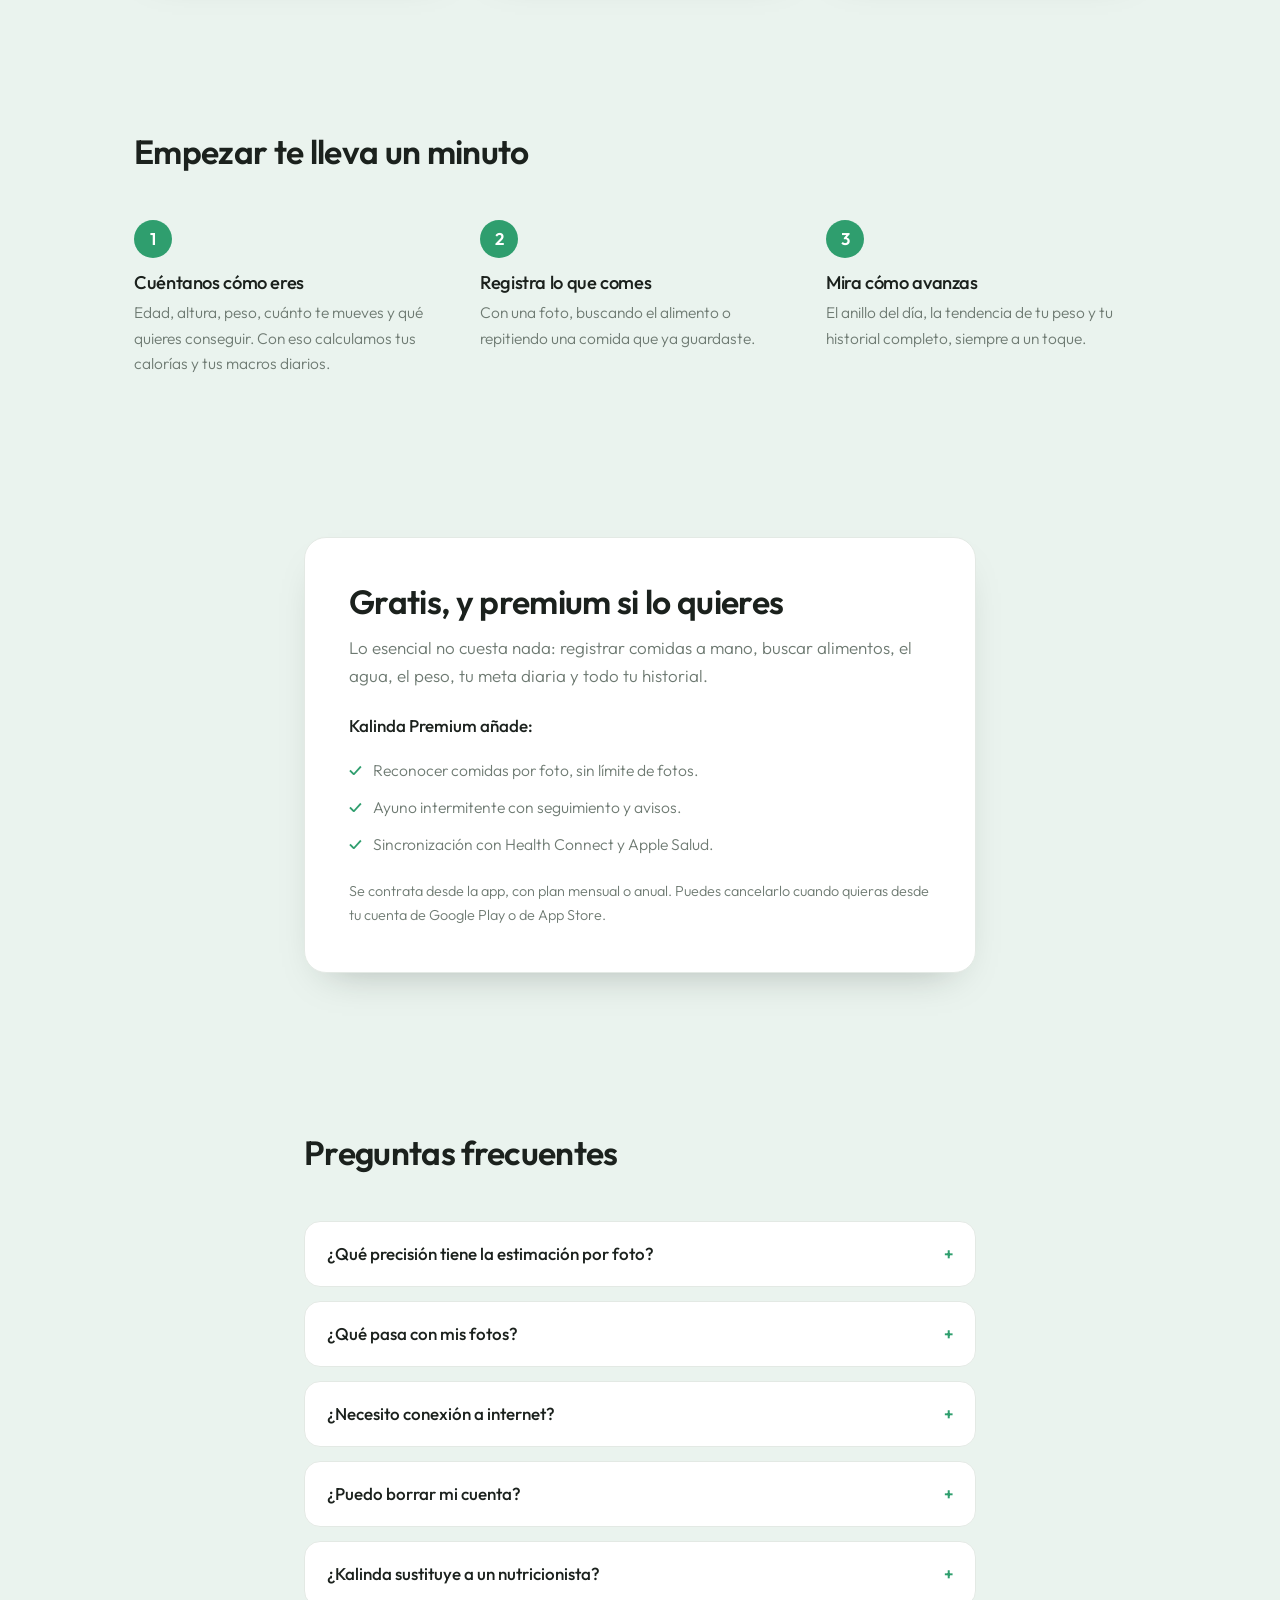
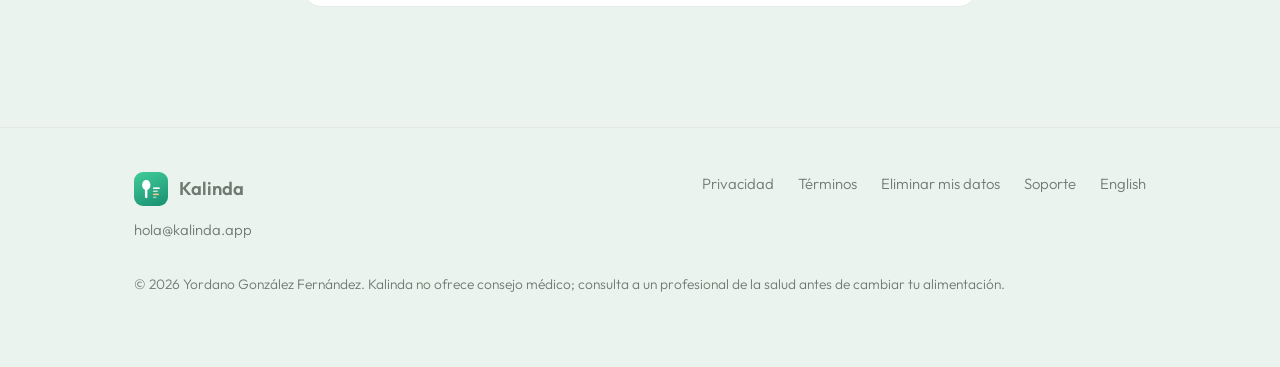
==== commit 042b9873: "Corrige la lista de idiomas: neerlandés y turco, no ruso y árabe Co-Authored-By: Claude Opus 5 <nore" ====
--- a/index.html
+++ b/index.html
@@ -89,7 +89,7 @@
         <article class="card">
           <div class="ico">🌍</div>
           <h3>En tu idioma</h3>
-          <p>Español, inglés, portugués, francés, alemán, italiano, ruso y árabe. La app adopta el idioma del teléfono, o eliges tú.</p>
+          <p>Español, inglés, portugués, francés, alemán, italiano, neerlandés y turco. La app adopta el idioma del teléfono, o eliges tú.</p>
         </article>
 
       </div>
